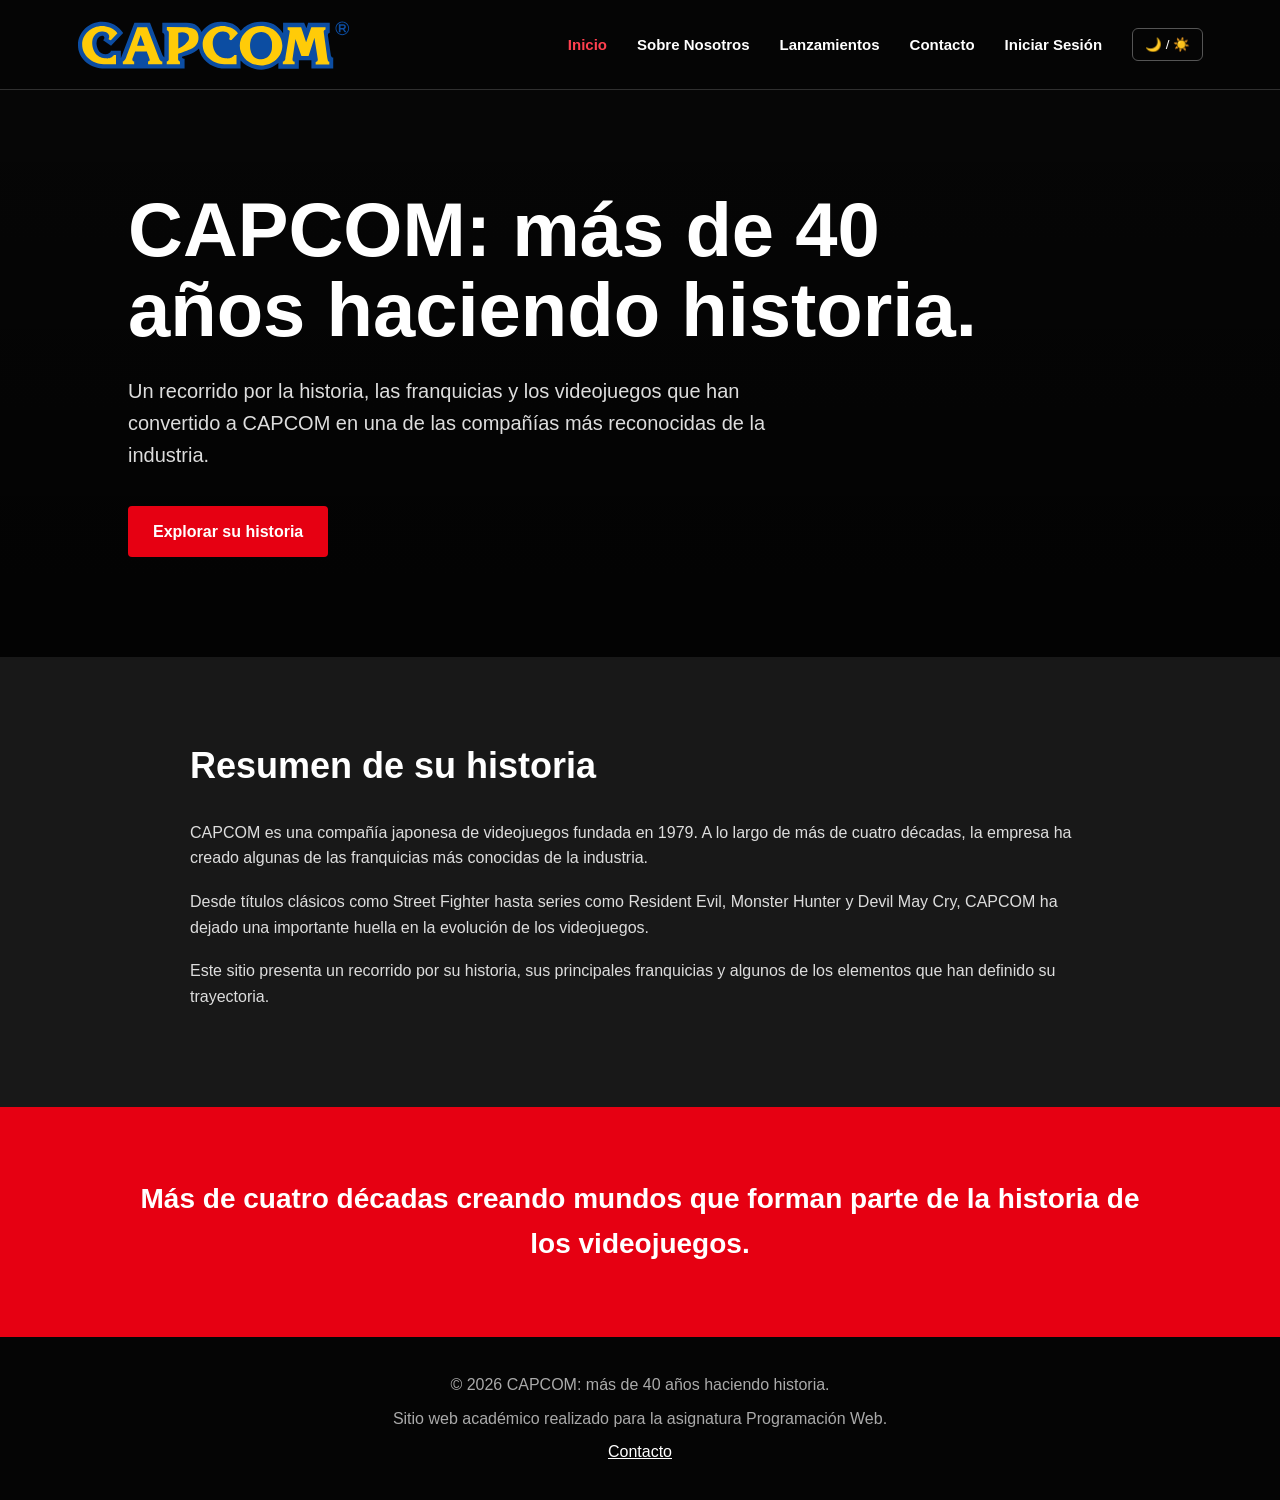
==== index.html @ f21e94c7 "first commit" ====
<!DOCTYPE html>
<html lang="es">

<head>
    <meta charset="UTF-8">

    <meta name="description"
        content="Un recorrido por la historia de CAPCOM, sus principales franquicias y su influencia en la industria de los videojuegos.">
    <meta name="keywords"
        content="CAPCOM, videojuegos, Resident Evil, Street Fighter, Monster Hunter, historia">
    <meta name="author" content="Ariel David">
    <meta name="viewport" content="width=device-width, initial-scale=1.0">

    <title>CAPCOM: más de 40 años haciendo historia</title>

    <link rel="stylesheet" href="styles.css">
</head>

<body>

    <!-- Encabezado -->
    <header class="main-header">

        <a href="index.html" class="logo">
            <img src="Capcom_logo.svg" alt="Logo de CAPCOM" width="80">
        </a>

        <!-- Navegación -->
        <nav class="main-nav" aria-label="Navegación principal">
            <ul class="nav-list">
                <li>
                    <a href="index.html" class="nav-link active">Inicio</a>
                </li>

                <li>
                    <a href="nosotros.html" class="nav-link">
                        Sobre Nosotros
                    </a>
                </li>

                <li>
                    <a href="lanzamientos.html" class="nav-link">
                        Lanzamientos
                    </a>
                </li>

                <li>
                    <a href="contacto.html" class="nav-link">
                        Contacto
                    </a>
                </li>

                <li>
                    <a href="login.html" class="nav-link">
                        Iniciar Sesión
                    </a>
                </li>
            </ul>
        </nav>

        <button class="theme-toggle" aria-label="Cambiar tema">
            🌙 / ☀️
        </button>

    </header>


    <main>

        <!-- Presentación principal -->
        <section class="presentacion">

            <h1>
                CAPCOM: más de 40 años haciendo historia.
            </h1>

            <p>
                Un recorrido por la historia, las franquicias y los videojuegos
                que han convertido a CAPCOM en una de las compañías más
                reconocidas de la industria.
            </p>

            <a href="nosotros.html" class="boton-principal">
                Explorar su historia
            </a>

        </section>


        <!-- Resumen de la historia -->
        <section class="resumen-historia">

            <article>
                <h2>Resumen de su historia</h2>

                <p>
                    CAPCOM es una compañía japonesa de videojuegos fundada
                    en 1979. A lo largo de más de cuatro décadas, la empresa
                    ha creado algunas de las franquicias más conocidas de la
                    industria.
                </p>

                <p>
                    Desde títulos clásicos como Street Fighter hasta series
                    como Resident Evil, Monster Hunter y Devil May Cry,
                    CAPCOM ha dejado una importante huella en la evolución
                    de los videojuegos.
                </p>

                <p>
                    Este sitio presenta un recorrido por su historia,
                    sus principales franquicias y algunos de los elementos
                    que han definido su trayectoria.
                </p>
            </article>

        </section>


        <!-- Frase destacada -->
        <section class="frase-destacada">

            <p>
                Más de cuatro décadas creando mundos que forman parte
                de la historia de los videojuegos.
            </p>

        </section>

    </main>


    <!-- Pie de página -->
    <footer class="main-footer">

        <p>
            © 2026 CAPCOM: más de 40 años haciendo historia.
        </p>

        <p>
            Sitio web académico realizado para la asignatura
            Programación Web.
        </p>

        <a href="mailto:arieldavidmarin739@gmail.com">
            Contacto
        </a>

    </footer>

</body>

</html>
---- styles.css ----
/* =========================================================
   1. RESET Y CONFIGURACIÓN GENERAL
   ========================================================= */

* {
    margin: 0;
    padding: 0;
    box-sizing: border-box;
}

html {
    scroll-behavior: smooth;
}

body {
    font-family: Arial, Helvetica, sans-serif;
    background-color: #111111;
    color: #ffffff;
    line-height: 1.6;
}


/* =========================================================
   2. HEADER Y NAVEGACIÓN
   ========================================================= */

.main-header {
    min-height: 90px;
    padding: 10px 6%;

    display: flex;
    align-items: center;

    background-color: #050505;
    border-bottom: 1px solid #303030;
}


/* Logo */

.logo {
    display: block;
}

.logo img {
    display: block;
    width: auto;
    height: 50px;
}


/* Navegación */

.main-nav {
    margin-left: auto;
}

.nav-list {
    display: flex;
    align-items: center;
    gap: 30px;

    list-style: none;
}

.nav-link {
    color: #ffffff;
    text-decoration: none;

    font-size: 15px;
    font-weight: bold;

    transition: color 0.3s ease;
}

.nav-link:hover,
.nav-link.active {
    color: #ff404f;
}


/* Botón del tema */

.theme-toggle {
    margin-left: 30px;

    padding: 8px 12px;

    border: 1px solid #555555;
    border-radius: 6px;

    background-color: transparent;
    color: #ffffff;

    cursor: pointer;

    transition:
        background-color 0.3s ease,
        border-color 0.3s ease;
}

.theme-toggle:hover {
    background-color: #222222;
    border-color: #e60012;
}


/* =========================================================
   3. INICIO
   ========================================================= */


/* Sección principal */

.presentacion {
    min-height: 500px;

    padding: 100px 10%;

    display: flex;
    flex-direction: column;
    justify-content: center;
    align-items: flex-start;

    background:
        linear-gradient(
            rgba(0, 0, 0, 0.65),
            rgba(0, 0, 0, 0.85)
        );

    animation: aparecer 1s ease;
}

.presentacion h1 {
    max-width: 900px;

    margin-bottom: 25px;

    font-size: clamp(42px, 6vw, 76px);
    line-height: 1.05;
}

.presentacion p {
    max-width: 650px;

    margin-bottom: 35px;

    color: #dddddd;

    font-size: 20px;
}


/* Botón principal */

.boton-principal {
    display: inline-block;

    padding: 13px 25px;

    border-radius: 4px;

    background-color: #e60012;
    color: #ffffff;

    text-decoration: none;
    font-weight: bold;

    transition:
        background-color 0.3s ease,
        transform 0.3s ease;
}

.boton-principal:hover {
    background-color: #ff2638;

    transform: translateY(-3px);
}


/* Resumen de historia */

.resumen-historia {
    padding: 80px 10%;

    background-color: #181818;
}

.resumen-historia article {
    max-width: 900px;

    margin: 0 auto;
}

.resumen-historia h2 {
    margin-bottom: 25px;

    font-size: 36px;
}

.resumen-historia p {
    margin-bottom: 18px;

    color: #dddddd;
}


/* Frase destacada */

.frase-destacada {
    padding: 70px 10%;

    text-align: center;

    background-color: #e60012;
}

.frase-destacada p {
    font-size: 28px;
    font-weight: bold;
}


/* =========================================================
   4. SOBRE CAPCOM
   ========================================================= */


/* Encabezado */

.sobre-hero {
    padding: 90px 10% 60px;

    text-align: center;
}

.sobre-hero h1 {
    margin-bottom: 15px;

    font-size: clamp(42px, 6vw, 70px);
    line-height: 1.1;
}

.sobre-hero p {
    color: #cccccc;

    font-size: 20px;
}


/* =========================================================
   HISTORIA — CSS GRID
   ========================================================= */

.historia-capcom {
    max-width: 1200px;

    margin: 0 auto;
    padding: 40px 30px 90px;

    display: grid;

    grid-template-columns: 1fr 1fr;

    gap: 25px;
}


/* Tarjetas */

.historia-capcom article {
    padding: 35px;

    background-color: #181818;

    border: 1px solid #303030;
    border-radius: 8px;

    transition:
        transform 0.3s ease,
        border-color 0.3s ease;
}

.historia-capcom article:hover {
    transform: translateY(-4px);

    border-color: #e60012;
}


/* Imagen */

.historia-imagen {
    padding: 0 !important;

    overflow: hidden;
}

.historia-imagen img {
    display: block;

    width: 100%;
    height: 100%;
    min-height: 350px;

    object-fit: cover;
}


/* Contenido */

.historia-contenido h2,
.franquicias h2,
.expansion h2 {
    margin-bottom: 15px;

    font-size: 30px;
}

.historia-contenido p,
.expansion p {
    margin-top: 15px;

    color: #cccccc;
}


/* Periodos */

.periodo {
    display: inline-block;

    margin-bottom: 10px;

    color: #ff404f;

    font-weight: bold;
}


/* =========================================================
   FRANQUICIAS
   ========================================================= */

.franquicias ul {
    margin-top: 20px;

    list-style: none;
}

.franquicias li {
    padding: 10px 0;

    border-bottom: 1px solid #333333;

    color: #dddddd;
}

.franquicias li::before {
    content: "▸";

    margin-right: 10px;

    color: #e60012;
}


/* =========================================================
   5. LÍNEA DE TIEMPO
   ========================================================= */

.hitos {
    padding: 80px 8%;

    background-color: #0b0b0b;

    text-align: center;
}

.hitos h2 {
    margin-bottom: 70px;

    font-size: 38px;
}


/* Contenedor de los hitos */

.linea-tiempo {
    position: relative;

    max-width: 1100px;

    margin: 0 auto;

    display: grid;

    grid-template-columns: repeat(5, 1fr);

    gap: 20px;
}


/* Línea horizontal */

.linea-tiempo::before {
    content: "";

    position: absolute;

    top: 8px;
    left: 5%;
    right: 5%;

    height: 3px;

    background-color: #e60012;
}


/* Hito */

.hito {
    position: relative;

    z-index: 1;
}


/* Punto */

.hito-punto {
    display: block;

    width: 18px;
    height: 18px;

    margin: 0 auto 20px;

    border-radius: 50%;

    background-color: #e60012;

    border: 4px solid #0b0b0b;

    box-shadow: 0 0 0 2px #e60012;
}


/* Año */

.hito strong {
    display: block;

    margin-bottom: 10px;

    font-size: 24px;
}

.hito p {
    color: #aaaaaa;

    font-size: 14px;
}


/* =========================================================
   6. LANZAMIENTOS — CSS GRID
   ========================================================= */

.juegos-grid {
    max-width: 1200px;

    margin: 0 auto;
    padding: 40px 30px 90px;

    display: grid;

    grid-template-columns: repeat(auto-fit, minmax(260px, 1fr));

    gap: 25px;
}


/* Tarjeta de juego */

.juego-card {
    padding: 35px;

    background-color: #181818;

    border: 1px solid #303030;
    border-radius: 8px;

    transition:
        transform 0.3s ease,
        border-color 0.3s ease;
}

.juego-card:hover {
    transform: translateY(-6px);

    border-color: #e60012;
}


/* Fecha de lanzamiento */

.juego-fecha {
    display: inline-block;

    margin-bottom: 15px;

    padding: 6px 14px;

    border-radius: 30px;

    background-color: #e60012;
    color: #ffffff;

    font-size: 14px;
    font-weight: bold;
    text-transform: uppercase;
    letter-spacing: 1px;
}

.juego-card h2 {
    margin-bottom: 15px;

    font-size: 26px;
}

.juego-card p {
    margin-bottom: 15px;

    color: #cccccc;
    font-size: 15px;
}


/* Plataformas */

.plataformas {
    color: #aaaaaa !important;

    font-size: 13px !important;
    font-weight: bold;
    text-transform: uppercase;
    letter-spacing: 1px;
}


/* =========================================================
   VIDEO DE YOUTUBE
   ========================================================= */



.video-seccion {
    padding: 80px 10% 100px;

    background-color: #0b0b0b;

    text-align: center;
}

.video-seccion h2 {
    margin-bottom: 15px;

    font-size: 36px;
}

.video-descripcion {
    max-width: 700px;

    margin: 0 auto 40px;

    color: #cccccc;
}

.trailers {
    max-width: 1200px;

    margin: 0 auto;
    padding: 40px 30px 90px;

    display: grid;

    grid-template-columns: 2fr 2fr;

    gap: 25px;
}



/* Contenedor responsivo del video (relación 16:9) */

.video-contenedor {
    position: relative;

    max-width: 900px;

    margin: 0 auto;

    padding-bottom: 56.25%;

    overflow: hidden;

    border: 1px solid #303030;
    border-radius: 8px;

    background-color: #000000;
}

.video-contenedor iframe {
    position: absolute;

    top: 0;
    left: 0;

    width: 100%;
    height: 100%;

    border: 0;
}


/* =========================================================
   7. INICIAR SESIÓN
   ========================================================= */

.login-seccion {
    max-width: 1100px;

    margin: 0 auto;
    padding: 40px 30px 90px;

    display: grid;

    grid-template-columns: 1fr 1fr;

    gap: 30px;

    align-items: start;
}


/* Tarjeta del formulario */

.login-tarjeta {
    padding: 40px;

    background-color: #181818;

    border: 1px solid #303030;
    border-radius: 8px;
}


/* Campos */

.campo {
    margin-bottom: 22px;

    display: flex;
    flex-direction: column;
    gap: 8px;
}

.campo label {
    color: #ffffff;

    font-size: 15px;
    font-weight: bold;
}

.campo input[type="email"],
.campo input[type="password"] {
    padding: 13px 15px;

    border: 1px solid #444444;
    border-radius: 6px;

    background-color: #0b0b0b;
    color: #ffffff;

    font-family: inherit;
    font-size: 16px;

    transition:
        border-color 0.3s ease,
        box-shadow 0.3s ease;
}

.campo input:focus {
    outline: none;

    border-color: #e60012;

    box-shadow: 0 0 0 3px rgba(230, 0, 18, 0.3);
}


/* Casilla de recordarme */

.campo-check {
    flex-direction: row;

    align-items: center;

    gap: 10px;
}

.campo-check input[type="checkbox"] {
    width: 18px;
    height: 18px;

    accent-color: #e60012;
}

.campo-check label {
    font-weight: normal;
}


/* Botón de acceso */

.boton-login {
    width: 100%;

    border: none;

    cursor: pointer;

    font-family: inherit;
}


/* Enlace extra */

.login-extra {
    margin-top: 20px;

    color: #aaaaaa;

    text-align: center;
    font-size: 15px;
}

.login-extra a {
    color: #ff404f;

    font-weight: bold;

    transition: color 0.3s ease;
}

.login-extra a:hover {
    color: #ff8088;
}


/* Información lateral */

.login-info {
    padding: 40px;

    background-color: #0b0b0b;

    border: 1px solid #303030;
    border-radius: 8px;
}

.login-info h2 {
    margin-bottom: 25px;

    font-size: 28px;
}

.lista-beneficios {
    list-style: none;
}

.lista-beneficios li {
    padding: 12px 0;

    border-bottom: 1px solid #303030;

    color: #dddddd;
}

.lista-beneficios li::before {
    content: "▸";

    margin-right: 10px;

    color: #e60012;
}

.nota-demo {
    margin-top: 25px;

    color: #888888;

    font-size: 13px;
    font-style: italic;
}


/* =========================================================
   8. CONTACTO — MODELO DE CAJA
   ========================================================= */

/* Contenedor: margen exterior centrado + padding interior */
.contacto-seccion {
    max-width: 1100px;

    margin: 0 auto;              /* margen exterior: centra la caja */
    padding: 40px 30px 90px;     /* padding interior: separa del borde de la ventana */

    display: grid;

    grid-template-columns: 2fr 1fr;

    gap: 30px;

    align-items: start;
}


/* Formulario: padding + borde + radio (modelo de caja completo) */
.contacto-form {
    padding: 40px;               /* contenido separado del borde */

    background-color: #181818;

    border: 1px solid #303030;   /* borde visible */
    border-radius: 8px;
}


/* Rejilla de campos: 2 columnas, se completa sola */
.campos {
    display: grid;

    grid-template-columns: 1fr 1fr;

    gap: 22px;                   /* espacio entre campos */
}

.campo-completo {
    grid-column: 1 / -1;         /* ocupa las 2 columnas */
}


/* Cada campo: label arriba, control abajo */
.campo {
    display: flex;
    flex-direction: column;
    gap: 8px;
}

.campo label {
    color: #ffffff;

    font-size: 15px;
    font-weight: bold;
}


/* Controles: padding interior + borde + margen inferior */
.campo input[type="text"],
.campo input[type="email"],
.campo select,
.campo textarea {
    width: 100%;                 /* ocupa todo el ancho de su columna */

    padding: 13px 15px;          /* padding interior: respiración del texto */

    border: 1px solid #444444;   /* borde de la caja */
    border-radius: 6px;

    background-color: #0b0b0b;
    color: #ffffff;

    font-family: inherit;
    font-size: 16px;

    transition:
        border-color 0.3s ease,
        box-shadow 0.3s ease;
}

.campo input:focus,
.campo select:focus,
.campo textarea:focus {
    outline: none;

    border-color: #e60012;

    box-shadow: 0 0 0 3px rgba(230, 0, 18, 0.3);
}


/* Textarea: altura mínima y reescalado */
.campo textarea {
    min-height: 150px;

    resize: vertical;
}


/* Checkbox */
.campo-check {
    flex-direction: row;

    align-items: center;

    gap: 10px;
}

.campo-check input[type="checkbox"] {
    width: 18px;
    height: 18px;

    accent-color: #e60012;
}

.campo-check label {
    font-weight: normal;
}


/* Botón: margen superior + padding interior */
.boton-ancho {
    width: 100%;

    margin-top: 25px;

    border: none;

    cursor: pointer;

    font-family: inherit;
}


/* Panel de ubicación (dirección como TEXTO) */
.contacto-datos {
    padding: 40px;

    background-color: #0b0b0b;

    border: 1px solid #303030;
    border-left: 4px solid #e60012;  /* acento lateral */

    border-radius: 8px;
}

.contacto-datos h2 {
    margin-bottom: 25px;

    font-size: 26px;
}

.contacto-datos address {
    font-style: normal;              /* dirección legible, sin cursiva */
}

.contacto-datos address p {
    margin-bottom: 14px;

    color: #cccccc;
    line-height: 1.5;
}

.contacto-datos address a {
    color: #ff404f;

    font-weight: bold;

    transition: color 0.3s ease;
}

.contacto-datos address a:hover {
    color: #ff8088;
}


/* =========================================================
   9. FOOTER
   ========================================================= */

.main-footer {
    padding: 35px 10%;

    background-color: #050505;

    color: #aaaaaa;

    text-align: center;
}

.main-footer p {
    margin-bottom: 8px;
}

.main-footer a {
    color: #ffffff;

    transition: color 0.3s ease;
}

.main-footer a:hover {
    color: #e60012;
}


/* =========================================================
   10. ANIMACIONES
   ========================================================= */

@keyframes aparecer {

    from {
        opacity: 0;

        transform: translateY(30px);
    }

    to {
        opacity: 1;

        transform: translateY(0);
    }

}


/* =========================================================
   11. RESPONSIVE
   ========================================================= */

@media (max-width: 768px) {

    /* Header */

    .main-header {
        flex-direction: column;

        gap: 20px;

        padding: 20px;
    }


    /* Navegación */

    .main-nav {
        margin-left: 0;
    }

    .nav-list {
        flex-wrap: wrap;

        justify-content: center;

        gap: 15px;
    }


    /* Tema */

    .theme-toggle {
        margin-left: 0;
    }


    /* Inicio */

    .presentacion {
        min-height: 450px;

        padding: 70px 8%;
    }

    .presentacion h1 {
        font-size: 45px;
    }

    .presentacion p {
        font-size: 17px;
    }


    /* Sobre CAPCOM */

    .sobre-hero {
        padding: 60px 8% 40px;
    }

    .sobre-hero h1 {
        font-size: 45px;
    }

    .sobre-hero p {
        font-size: 17px;
    }


    /* Grid */

    .historia-capcom {
        grid-template-columns: 1fr;

        padding: 30px 20px 60px;
    }

    .historia-imagen img {
        min-height: 250px;
    }


    /* Línea de tiempo */

    .hitos {
        padding: 60px 20px;
    }

    .hitos h2 {
        margin-bottom: 50px;
    }

    .linea-tiempo {
        grid-template-columns: 1fr;

        gap: 40px;
    }


    /* Línea vertical en móvil */

    .linea-tiempo::before {
        top: 0;
        bottom: 0;
        left: 50%;

        width: 3px;
        height: auto;

        right: auto;
    }


    .hito {
        padding: 20px;

        border-radius: 8px;

        background-color: #181818;
    }


    /* Lanzamientos */

    .juegos-grid {
        grid-template-columns: 1fr;

        padding: 30px 20px 60px;
    }


    /* Trailers: de 2 columnas a 1 en pantallas chicas */

    .trailers {
        grid-template-columns: 1fr;
    }

    .video-seccion {
        padding: 60px 5% 70px;
    }

    .video-seccion h2 {
        font-size: 28px;
    }


    /* Iniciar sesión */

    .login-seccion {
        grid-template-columns: 1fr;

        padding: 30px 20px 60px;
    }

    .login-tarjeta,
    .login-info {
        padding: 25px;
    }


    /* Contacto: formulario y datos apilados en 1 columna */

    .contacto-seccion {
        grid-template-columns: 1fr;

        padding: 30px 20px 60px;
    }

    .contacto-form,
    .contacto-datos {
        padding: 25px;
    }

    .campos {
        grid-template-columns: 1fr;
    }

}
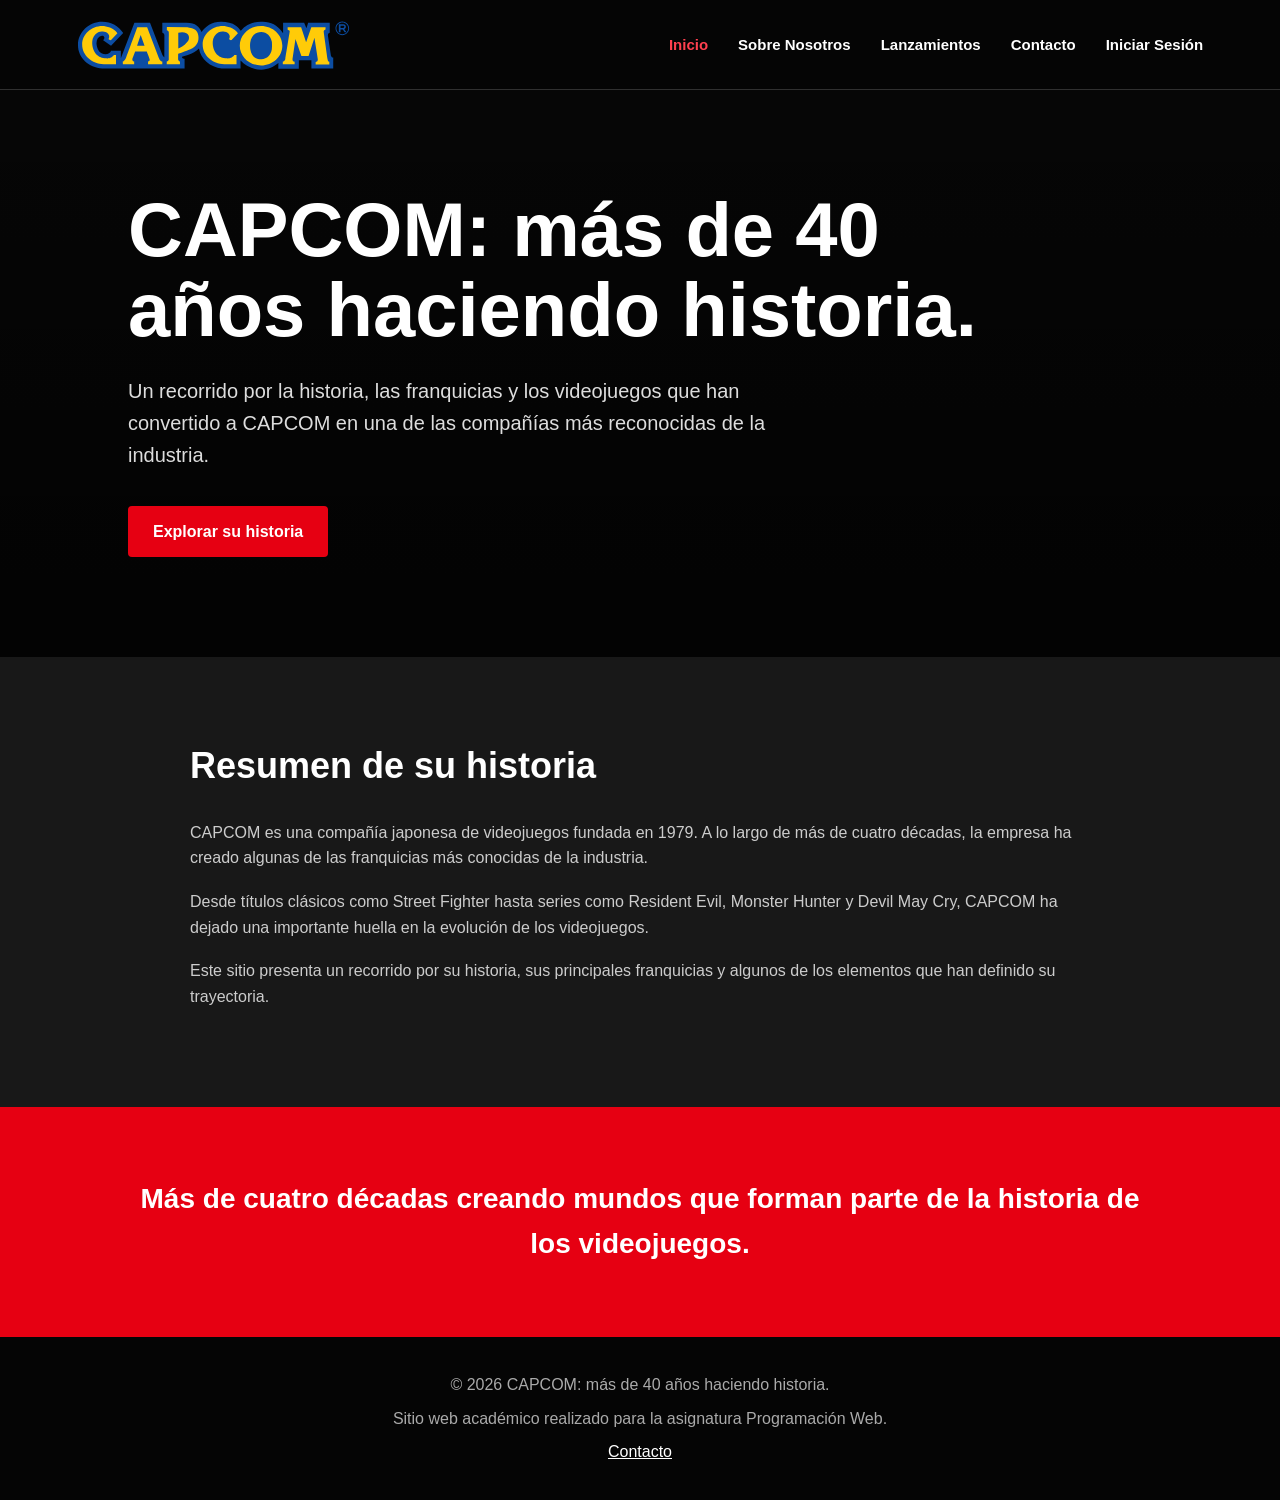
==== commit fcffe886: "optimizando codigo css" ====
--- a/index.html
+++ b/index.html
@@ -20,48 +20,45 @@
 <body>
 
     <!-- Encabezado -->
-    <header class="main-header">
+    <header class="encabezado">
 
         <a href="index.html" class="logo">
             <img src="Capcom_logo.svg" alt="Logo de CAPCOM" width="80">
         </a>
 
         <!-- Navegación -->
-        <nav class="main-nav" aria-label="Navegación principal">
-            <ul class="nav-list">
+        <nav class="navegacion" aria-label="Navegación principal">
+            <ul class="navegacion-lista">
                 <li>
-                    <a href="index.html" class="nav-link active">Inicio</a>
+                    <a href="index.html" class="navegacion-enlace navegacion-enlace--activo">Inicio</a>
                 </li>
 
                 <li>
-                    <a href="nosotros.html" class="nav-link">
+                    <a href="nosotros.html" class="navegacion-enlace">
                         Sobre Nosotros
                     </a>
                 </li>
 
                 <li>
-                    <a href="lanzamientos.html" class="nav-link">
+                    <a href="lanzamientos.html" class="navegacion-enlace">
                         Lanzamientos
                     </a>
                 </li>
 
                 <li>
-                    <a href="contacto.html" class="nav-link">
+                    <a href="contacto.html" class="navegacion-enlace">
                         Contacto
                     </a>
                 </li>
 
                 <li>
-                    <a href="login.html" class="nav-link">
+                    <a href="login.html" class="navegacion-enlace">
                         Iniciar Sesión
                     </a>
                 </li>
             </ul>
         </nav>
 
-        <button class="theme-toggle" aria-label="Cambiar tema">
-            🌙 / ☀️
-        </button>
 
     </header>
 
@@ -69,7 +66,7 @@
     <main>
 
         <!-- Presentación principal -->
-        <section class="presentacion">
+        <section class="portada-inicio">
 
             <h1>
                 CAPCOM: más de 40 años haciendo historia.
@@ -132,7 +129,7 @@
 
 
     <!-- Pie de página -->
-    <footer class="main-footer">
+    <footer class="pie-pagina">
 
         <p>
             © 2026 CAPCOM: más de 40 años haciendo historia.
--- a/styles.css
+++ b/styles.css
@@ -1,6 +1,31 @@
 
 /* =========================================================
-   1. RESET Y CONFIGURACIÓN GENERAL
+   1. VARIABLES Y CONFIGURACIÓN GENERAL
+   ========================================================= */
+
+:root {
+    --fondo: #111111;
+    --fondo-secundario: #181818;
+    --fondo-oscuro: #0b0b0b;
+    --fondo-header: #050505;
+
+    --texto: #ffffff;
+    --texto-secundario: #cccccc;
+    --texto-suave: #aaaaaa;
+
+    --borde: #303030;
+    --borde-input: #444444;
+
+    --rojo: #e60012;
+    --rojo-claro: #ff404f;
+    --rojo-hover: #ff2638;
+
+    --sombra-roja: rgba(230, 0, 18, 0.3);
+}
+
+
+/* =========================================================
+   RESET
    ========================================================= */
 
 * {
@@ -15,8 +40,8 @@
 
 body {
     font-family: Arial, Helvetica, sans-serif;
-    background-color: #111111;
-    color: #ffffff;
+    background-color: var(--fondo);
+    color: var(--texto);
     line-height: 1.6;
 }
 
@@ -25,19 +50,14 @@
    2. HEADER Y NAVEGACIÓN
    ========================================================= */
 
-.main-header {
+.encabezado {
     min-height: 90px;
     padding: 10px 6%;
-
     display: flex;
     align-items: center;
-
-    background-color: #050505;
-    border-bottom: 1px solid #303030;
-}
-
-
-/* Logo */
+    background-color: var(--fondo-header);
+    border-bottom: 1px solid var(--borde);
+}
 
 .logo {
     display: block;
@@ -49,60 +69,47 @@
     height: 50px;
 }
 
-
-/* Navegación */
-
-.main-nav {
+.navegacion {
     margin-left: auto;
 }
 
-.nav-list {
+.navegacion-lista {
     display: flex;
     align-items: center;
     gap: 30px;
-
     list-style: none;
 }
 
-.nav-link {
-    color: #ffffff;
+.navegacion-enlace {
+    color: var(--texto);
     text-decoration: none;
-
     font-size: 15px;
     font-weight: bold;
-
     transition: color 0.3s ease;
 }
 
-.nav-link:hover,
-.nav-link.active {
-    color: #ff404f;
+.navegacion-enlace:hover,
+.navegacion-enlace--activo {
+    color: var(--rojo-claro);
 }
 
 
 /* Botón del tema */
 
-.theme-toggle {
+.boton-tema {
     margin-left: 30px;
-
     padding: 8px 12px;
-
     border: 1px solid #555555;
     border-radius: 6px;
-
     background-color: transparent;
-    color: #ffffff;
-
+    color: var(--texto);
     cursor: pointer;
-
-    transition:
-        background-color 0.3s ease,
-        border-color 0.3s ease;
-}
-
-.theme-toggle:hover {
-    background-color: #222222;
-    border-color: #e60012;
+    transition: background-color 0.3s ease, border-color 0.3s ease;
+}
+
+.boton-tema:hover {
+    background-color: var(--fondo-secundario);
+    border-color: var(--rojo);
 }
 
 
@@ -110,14 +117,9 @@
    3. INICIO
    ========================================================= */
 
-
-/* Sección principal */
-
-.presentacion {
+.portada-inicio {
     min-height: 500px;
-
     padding: 100px 10%;
-
     display: flex;
     flex-direction: column;
     justify-content: center;
@@ -132,88 +134,69 @@
     animation: aparecer 1s ease;
 }
 
-.presentacion h1 {
+.portada-inicio h1 {
     max-width: 900px;
-
     margin-bottom: 25px;
-
     font-size: clamp(42px, 6vw, 76px);
     line-height: 1.05;
 }
 
-.presentacion p {
+.portada-inicio p {
     max-width: 650px;
-
     margin-bottom: 35px;
-
     color: #dddddd;
-
     font-size: 20px;
 }
 
 
-/* Botón principal */
+/* Botones principales */
 
 .boton-principal {
     display: inline-block;
-
     padding: 13px 25px;
-
     border-radius: 4px;
-
-    background-color: #e60012;
+    background-color: var(--rojo);
     color: #ffffff;
-
     text-decoration: none;
     font-weight: bold;
-
-    transition:
-        background-color 0.3s ease,
-        transform 0.3s ease;
+    transition: background-color 0.3s ease, transform 0.3s ease;
 }
 
 .boton-principal:hover {
-    background-color: #ff2638;
-
+    background-color: var(--rojo-hover);
     transform: translateY(-3px);
 }
 
 
-/* Resumen de historia */
+/* Resumen */
 
 .resumen-historia {
     padding: 80px 10%;
-
-    background-color: #181818;
+    background-color: var(--fondo-secundario);
 }
 
 .resumen-historia article {
     max-width: 900px;
-
     margin: 0 auto;
 }
 
 .resumen-historia h2 {
     margin-bottom: 25px;
-
     font-size: 36px;
 }
 
 .resumen-historia p {
     margin-bottom: 18px;
-
-    color: #dddddd;
-}
-
-
-/* Frase destacada */
+    color: var(--texto-secundario);
+}
+
+
+/* Frase */
 
 .frase-destacada {
     padding: 70px 10%;
-
     text-align: center;
-
-    background-color: #e60012;
+    background-color: var(--rojo);
 }
 
 .frase-destacada p {
@@ -226,115 +209,89 @@
    4. SOBRE CAPCOM
    ========================================================= */
 
-
-/* Encabezado */
-
-.sobre-hero {
+.portada-pagina {
     padding: 90px 10% 60px;
-
     text-align: center;
 }
 
-.sobre-hero h1 {
+.portada-pagina h1 {
     margin-bottom: 15px;
-
     font-size: clamp(42px, 6vw, 70px);
     line-height: 1.1;
 }
 
-.sobre-hero p {
-    color: #cccccc;
-
+.portada-pagina p {
+    color: var(--texto-secundario);
     font-size: 20px;
 }
 
 
 /* =========================================================
-   HISTORIA — CSS GRID
-   ========================================================= */
-
-.historia-capcom {
+   HISTORIA
+   ========================================================= */
+
+.tarjetas-historia {
     max-width: 1200px;
-
     margin: 0 auto;
     padding: 40px 30px 90px;
-
     display: grid;
-
     grid-template-columns: 1fr 1fr;
-
     gap: 25px;
 }
 
-
-/* Tarjetas */
-
-.historia-capcom article {
+.tarjetas-historia article,
+.tarjeta-juego,
+.login-formulario,
+.contacto-formulario {
+    background-color: var(--fondo-secundario);
+    border: 1px solid var(--borde);
+    border-radius: 8px;
+}
+
+.tarjetas-historia article {
     padding: 35px;
-
-    background-color: #181818;
-
-    border: 1px solid #303030;
-    border-radius: 8px;
-
-    transition:
-        transform 0.3s ease,
-        border-color 0.3s ease;
-}
-
-.historia-capcom article:hover {
-    transform: translateY(-4px);
-
-    border-color: #e60012;
+    transition: transform 0.3s ease, border-color 0.3s ease;
+}
+
+.tarjetas-historia article:hover,
+.tarjeta-juego:hover {
+    transform: translateY(-5px);
+    border-color: var(--rojo);
 }
 
 
 /* Imagen */
 
-.historia-imagen {
+.tarjeta-imagen {
     padding: 0 !important;
-
     overflow: hidden;
 }
 
-.historia-imagen img {
+.tarjeta-imagen img {
     display: block;
-
     width: 100%;
     height: 100%;
     min-height: 350px;
-
     object-fit: cover;
 }
 
 
-/* Contenido */
-
-.historia-contenido h2,
-.franquicias h2,
-.expansion h2 {
+/* Texto */
+
+.tarjetas-historia h2 {
     margin-bottom: 15px;
-
     font-size: 30px;
 }
 
-.historia-contenido p,
-.expansion p {
+.tarjeta-texto p {
     margin-top: 15px;
-
-    color: #cccccc;
-}
-
-
-/* Periodos */
+    color: var(--texto-secundario);
+}
 
 .periodo {
     display: inline-block;
-
     margin-bottom: 10px;
-
-    color: #ff404f;
-
+    color: var(--rojo-claro);
     font-weight: bold;
 }
 
@@ -343,26 +300,22 @@
    FRANQUICIAS
    ========================================================= */
 
-.franquicias ul {
+.tarjeta-lista ul {
     margin-top: 20px;
-
     list-style: none;
 }
 
-.franquicias li {
+.tarjeta-lista li {
     padding: 10px 0;
-
-    border-bottom: 1px solid #333333;
-
-    color: #dddddd;
-}
-
-.franquicias li::before {
+    border-bottom: 1px solid var(--borde);
+    color: var(--texto-secundario);
+}
+
+.tarjeta-lista li::before,
+.lista-beneficios li::before {
     content: "▸";
-
     margin-right: 10px;
-
-    color: #e60012;
+    color: var(--rojo);
 }
 
 
@@ -372,178 +325,106 @@
 
 .hitos {
     padding: 80px 8%;
-
-    background-color: #0b0b0b;
-
+    background-color: var(--fondo-oscuro);
     text-align: center;
 }
 
 .hitos h2 {
     margin-bottom: 70px;
-
     font-size: 38px;
 }
-
-
-/* Contenedor de los hitos */
 
 .linea-tiempo {
     position: relative;
-
     max-width: 1100px;
-
     margin: 0 auto;
-
     display: grid;
-
     grid-template-columns: repeat(5, 1fr);
-
     gap: 20px;
 }
-
-
-/* Línea horizontal */
 
 .linea-tiempo::before {
     content: "";
-
     position: absolute;
-
     top: 8px;
     left: 5%;
     right: 5%;
-
     height: 3px;
-
-    background-color: #e60012;
-}
-
-
-/* Hito */
+    background-color: var(--rojo);
+}
 
 .hito {
     position: relative;
-
     z-index: 1;
 }
-
-
-/* Punto */
 
 .hito-punto {
     display: block;
-
     width: 18px;
     height: 18px;
-
     margin: 0 auto 20px;
-
     border-radius: 50%;
-
-    background-color: #e60012;
-
-    border: 4px solid #0b0b0b;
-
-    box-shadow: 0 0 0 2px #e60012;
-}
-
-
-/* Año */
+    background-color: var(--rojo);
+    border: 4px solid var(--fondo-oscuro);
+    box-shadow: 0 0 0 2px var(--rojo);
+}
 
 .hito strong {
     display: block;
-
     margin-bottom: 10px;
-
     font-size: 24px;
 }
 
 .hito p {
-    color: #aaaaaa;
-
+    color: var(--texto-suave);
     font-size: 14px;
 }
 
 
 /* =========================================================
-   6. LANZAMIENTOS — CSS GRID
-   ========================================================= */
-
-.juegos-grid {
+   6. LANZAMIENTOS
+   ========================================================= */
+
+.tarjetas-juegos {
     max-width: 1200px;
-
     margin: 0 auto;
     padding: 40px 30px 90px;
-
     display: grid;
-
     grid-template-columns: repeat(auto-fit, minmax(260px, 1fr));
-
     gap: 25px;
 }
 
-
-/* Tarjeta de juego */
-
-.juego-card {
+.tarjeta-juego {
     padding: 35px;
-
-    background-color: #181818;
-
-    border: 1px solid #303030;
-    border-radius: 8px;
-
-    transition:
-        transform 0.3s ease,
-        border-color 0.3s ease;
-}
-
-.juego-card:hover {
-    transform: translateY(-6px);
-
-    border-color: #e60012;
-}
-
-
-/* Fecha de lanzamiento */
-
-.juego-fecha {
+    transition: transform 0.3s ease, border-color 0.3s ease;
+}
+
+.tarjeta-fecha {
     display: inline-block;
-
     margin-bottom: 15px;
-
     padding: 6px 14px;
-
     border-radius: 30px;
-
-    background-color: #e60012;
+    background-color: var(--rojo);
     color: #ffffff;
-
     font-size: 14px;
     font-weight: bold;
     text-transform: uppercase;
     letter-spacing: 1px;
 }
 
-.juego-card h2 {
+.tarjeta-juego h2 {
     margin-bottom: 15px;
-
     font-size: 26px;
 }
 
-.juego-card p {
+.tarjeta-juego p {
     margin-bottom: 15px;
-
-    color: #cccccc;
+    color: var(--texto-secundario);
     font-size: 15px;
 }
 
-
-/* Plataformas */
-
 .plataformas {
-    color: #aaaaaa !important;
-
+    color: var(--texto-suave) !important;
     font-size: 13px !important;
     font-weight: bold;
     text-transform: uppercase;
@@ -552,379 +433,129 @@
 
 
 /* =========================================================
-   VIDEO DE YOUTUBE
-   ========================================================= */
-
-
-
-.video-seccion {
+   VIDEO
+   ========================================================= */
+
+.tarjeta-video {
     padding: 80px 10% 100px;
-
-    background-color: #0b0b0b;
-
+    background-color: var(--fondo-oscuro);
     text-align: center;
 }
 
-.video-seccion h2 {
+.tarjeta-video h2 {
     margin-bottom: 15px;
-
     font-size: 36px;
 }
 
 .video-descripcion {
     max-width: 700px;
-
     margin: 0 auto 40px;
-
-    color: #cccccc;
-}
-
-.trailers {
+    color: var(--texto-secundario);
+}
+
+.tarjetas-video {
     max-width: 1200px;
-
     margin: 0 auto;
     padding: 40px 30px 90px;
-
     display: grid;
-
     grid-template-columns: 2fr 2fr;
-
     gap: 25px;
 }
-
-
-
-/* Contenedor responsivo del video (relación 16:9) */
 
 .video-contenedor {
     position: relative;
-
     max-width: 900px;
-
     margin: 0 auto;
-
     padding-bottom: 56.25%;
-
     overflow: hidden;
-
-    border: 1px solid #303030;
+    border: 1px solid var(--borde);
     border-radius: 8px;
-
     background-color: #000000;
 }
 
 .video-contenedor iframe {
     position: absolute;
-
-    top: 0;
-    left: 0;
-
+    inset: 0;
     width: 100%;
     height: 100%;
-
     border: 0;
 }
 
 
 /* =========================================================
-   7. INICIAR SESIÓN
+   7. LOGIN
    ========================================================= */
 
 .login-seccion {
     max-width: 1100px;
-
     margin: 0 auto;
     padding: 40px 30px 90px;
-
     display: grid;
-
     grid-template-columns: 1fr 1fr;
-
     gap: 30px;
-
     align-items: start;
 }
 
-
-/* Tarjeta del formulario */
-
-.login-tarjeta {
+.login-formulario,
+.login-datos {
     padding: 40px;
-
-    background-color: #181818;
-
-    border: 1px solid #303030;
-    border-radius: 8px;
-}
-
-
-/* Campos */
+}
 
 .campo {
     margin-bottom: 22px;
-
     display: flex;
     flex-direction: column;
     gap: 8px;
 }
 
 .campo label {
-    color: #ffffff;
-
+    color: var(--texto);
     font-size: 15px;
     font-weight: bold;
 }
 
 .campo input[type="email"],
-.campo input[type="password"] {
+.campo input[type="password"],
+.campo input[type="text"],
+.campo select,
+.campo textarea {
+    width: 100%;
     padding: 13px 15px;
-
-    border: 1px solid #444444;
+    border: 1px solid var(--borde-input);
     border-radius: 6px;
-
-    background-color: #0b0b0b;
-    color: #ffffff;
-
+    background-color: var(--fondo-oscuro);
+    color: var(--texto);
     font-family: inherit;
     font-size: 16px;
-
-    transition:
-        border-color 0.3s ease,
-        box-shadow 0.3s ease;
-}
-
-.campo input:focus {
-    outline: none;
-
-    border-color: #e60012;
-
-    box-shadow: 0 0 0 3px rgba(230, 0, 18, 0.3);
-}
-
-
-/* Casilla de recordarme */
-
-.campo-check {
-    flex-direction: row;
-
-    align-items: center;
-
-    gap: 10px;
-}
-
-.campo-check input[type="checkbox"] {
-    width: 18px;
-    height: 18px;
-
-    accent-color: #e60012;
-}
-
-.campo-check label {
-    font-weight: normal;
-}
-
-
-/* Botón de acceso */
-
-.boton-login {
-    width: 100%;
-
-    border: none;
-
-    cursor: pointer;
-
-    font-family: inherit;
-}
-
-
-/* Enlace extra */
-
-.login-extra {
-    margin-top: 20px;
-
-    color: #aaaaaa;
-
-    text-align: center;
-    font-size: 15px;
-}
-
-.login-extra a {
-    color: #ff404f;
-
-    font-weight: bold;
-
-    transition: color 0.3s ease;
-}
-
-.login-extra a:hover {
-    color: #ff8088;
-}
-
-
-/* Información lateral */
-
-.login-info {
-    padding: 40px;
-
-    background-color: #0b0b0b;
-
-    border: 1px solid #303030;
-    border-radius: 8px;
-}
-
-.login-info h2 {
-    margin-bottom: 25px;
-
-    font-size: 28px;
-}
-
-.lista-beneficios {
-    list-style: none;
-}
-
-.lista-beneficios li {
-    padding: 12px 0;
-
-    border-bottom: 1px solid #303030;
-
-    color: #dddddd;
-}
-
-.lista-beneficios li::before {
-    content: "▸";
-
-    margin-right: 10px;
-
-    color: #e60012;
-}
-
-.nota-demo {
-    margin-top: 25px;
-
-    color: #888888;
-
-    font-size: 13px;
-    font-style: italic;
-}
-
-
-/* =========================================================
-   8. CONTACTO — MODELO DE CAJA
-   ========================================================= */
-
-/* Contenedor: margen exterior centrado + padding interior */
-.contacto-seccion {
-    max-width: 1100px;
-
-    margin: 0 auto;              /* margen exterior: centra la caja */
-    padding: 40px 30px 90px;     /* padding interior: separa del borde de la ventana */
-
-    display: grid;
-
-    grid-template-columns: 2fr 1fr;
-
-    gap: 30px;
-
-    align-items: start;
-}
-
-
-/* Formulario: padding + borde + radio (modelo de caja completo) */
-.contacto-form {
-    padding: 40px;               /* contenido separado del borde */
-
-    background-color: #181818;
-
-    border: 1px solid #303030;   /* borde visible */
-    border-radius: 8px;
-}
-
-
-/* Rejilla de campos: 2 columnas, se completa sola */
-.campos {
-    display: grid;
-
-    grid-template-columns: 1fr 1fr;
-
-    gap: 22px;                   /* espacio entre campos */
-}
-
-.campo-completo {
-    grid-column: 1 / -1;         /* ocupa las 2 columnas */
-}
-
-
-/* Cada campo: label arriba, control abajo */
-.campo {
-    display: flex;
-    flex-direction: column;
-    gap: 8px;
-}
-
-.campo label {
-    color: #ffffff;
-
-    font-size: 15px;
-    font-weight: bold;
-}
-
-
-/* Controles: padding interior + borde + margen inferior */
-.campo input[type="text"],
-.campo input[type="email"],
-.campo select,
-.campo textarea {
-    width: 100%;                 /* ocupa todo el ancho de su columna */
-
-    padding: 13px 15px;          /* padding interior: respiración del texto */
-
-    border: 1px solid #444444;   /* borde de la caja */
-    border-radius: 6px;
-
-    background-color: #0b0b0b;
-    color: #ffffff;
-
-    font-family: inherit;
-    font-size: 16px;
-
-    transition:
-        border-color 0.3s ease,
-        box-shadow 0.3s ease;
+    transition: border-color 0.3s ease, box-shadow 0.3s ease;
 }
 
 .campo input:focus,
 .campo select:focus,
 .campo textarea:focus {
     outline: none;
-
-    border-color: #e60012;
-
-    box-shadow: 0 0 0 3px rgba(230, 0, 18, 0.3);
-}
-
-
-/* Textarea: altura mínima y reescalado */
+    border-color: var(--rojo);
+    box-shadow: 0 0 0 3px var(--sombra-roja);
+}
+
 .campo textarea {
     min-height: 150px;
-
     resize: vertical;
 }
 
 
 /* Checkbox */
+
 .campo-check {
     flex-direction: row;
-
     align-items: center;
-
     gap: 10px;
 }
 
 .campo-check input[type="checkbox"] {
     width: 18px;
     height: 18px;
-
-    accent-color: #e60012;
+    accent-color: var(--rojo);
 }
 
 .campo-check label {
@@ -932,88 +563,149 @@
 }
 
 
-/* Botón: margen superior + padding interior */
+/* Botones */
+
+.boton-login {
+    width: 100%;
+    border: none;
+    cursor: pointer;
+    font-family: inherit;
+}
+
 .boton-ancho {
     width: 100%;
-
     margin-top: 25px;
-
     border: none;
-
     cursor: pointer;
-
     font-family: inherit;
 }
 
 
-/* Panel de ubicación (dirección como TEXTO) */
+/* Registro */
+
+.login-registro {
+    margin-top: 20px;
+    color: var(--texto-suave);
+    text-align: center;
+    font-size: 15px;
+}
+
+.login-registro a,
+.contacto-datos address a {
+    color: var(--rojo-claro);
+    font-weight: bold;
+    transition: color 0.3s ease;
+}
+
+.login-registro a:hover,
+.contacto-datos address a:hover {
+    color: #ff8088;
+}
+
+
+/* Información lateral */
+
+.login-datos,
+.contacto-datos {
+    background-color: var(--fondo-oscuro);
+    border: 1px solid var(--borde);
+    border-radius: 8px;
+}
+
+.login-datos h2 {
+    margin-bottom: 25px;
+    font-size: 28px;
+}
+
+.lista-beneficios {
+    list-style: none;
+}
+
+.lista-beneficios li {
+    padding: 12px 0;
+    border-bottom: 1px solid var(--borde);
+    color: var(--texto-secundario);
+}
+
+.nota-demo {
+    margin-top: 25px;
+    color: #888888;
+    font-size: 13px;
+    font-style: italic;
+}
+
+
+/* =========================================================
+   8. CONTACTO
+   ========================================================= */
+
+.contacto-seccion {
+    max-width: 1100px;
+    margin: 0 auto;
+    padding: 40px 30px 90px;
+    display: grid;
+    grid-template-columns: 2fr 1fr;
+    gap: 30px;
+    align-items: start;
+}
+
+.contacto-formulario {
+    padding: 40px;
+}
+
+.campos {
+    display: grid;
+    grid-template-columns: 1fr 1fr;
+    gap: 22px;
+}
+
+.campo-completo {
+    grid-column: 1 / -1;
+}
+
 .contacto-datos {
     padding: 40px;
-
-    background-color: #0b0b0b;
-
-    border: 1px solid #303030;
-    border-left: 4px solid #e60012;  /* acento lateral */
-
-    border-radius: 8px;
+    border-left: 4px solid var(--rojo);
 }
 
 .contacto-datos h2 {
     margin-bottom: 25px;
-
     font-size: 26px;
 }
 
 .contacto-datos address {
-    font-style: normal;              /* dirección legible, sin cursiva */
+    font-style: normal;
 }
 
 .contacto-datos address p {
     margin-bottom: 14px;
-
-    color: #cccccc;
+    color: var(--texto-secundario);
     line-height: 1.5;
 }
 
-.contacto-datos address a {
-    color: #ff404f;
-
-    font-weight: bold;
-
+
+/* =========================================================
+   9. FOOTER
+   ========================================================= */
+
+.pie-pagina {
+    padding: 35px 10%;
+    background-color: var(--fondo-header);
+    color: var(--texto-suave);
+    text-align: center;
+}
+
+.pie-pagina p {
+    margin-bottom: 8px;
+}
+
+.pie-pagina a {
+    color: var(--texto);
     transition: color 0.3s ease;
 }
 
-.contacto-datos address a:hover {
-    color: #ff8088;
-}
-
-
-/* =========================================================
-   9. FOOTER
-   ========================================================= */
-
-.main-footer {
-    padding: 35px 10%;
-
-    background-color: #050505;
-
-    color: #aaaaaa;
-
-    text-align: center;
-}
-
-.main-footer p {
-    margin-bottom: 8px;
-}
-
-.main-footer a {
-    color: #ffffff;
-
-    transition: color 0.3s ease;
-}
-
-.main-footer a:hover {
-    color: #e60012;
+.pie-pagina a:hover {
+    color: var(--rojo);
 }
 
 
@@ -1022,19 +714,15 @@
    ========================================================= */
 
 @keyframes aparecer {
-
     from {
         opacity: 0;
-
         transform: translateY(30px);
     }
 
     to {
         opacity: 1;
-
         transform: translateY(0);
     }
-
 }
 
 
@@ -1046,78 +734,60 @@
 
     /* Header */
 
-    .main-header {
+    .encabezado {
         flex-direction: column;
-
         gap: 20px;
-
         padding: 20px;
     }
 
-
-    /* Navegación */
-
-    .main-nav {
+    .navegacion {
         margin-left: 0;
     }
 
-    .nav-list {
+    .navegacion-lista {
         flex-wrap: wrap;
-
         justify-content: center;
-
         gap: 15px;
     }
 
-
-    /* Tema */
-
-    .theme-toggle {
+    .boton-tema {
         margin-left: 0;
     }
 
 
     /* Inicio */
 
-    .presentacion {
+    .portada-inicio {
         min-height: 450px;
-
         padding: 70px 8%;
     }
 
-    .presentacion h1 {
+    .portada-inicio h1,
+    .portada-pagina h1 {
         font-size: 45px;
     }
 
-    .presentacion p {
+    .portada-inicio p,
+    .portada-pagina p {
         font-size: 17px;
     }
 
 
-    /* Sobre CAPCOM */
-
-    .sobre-hero {
+    /* Sobre Capcom */
+
+    .portada-pagina {
         padding: 60px 8% 40px;
     }
 
-    .sobre-hero h1 {
-        font-size: 45px;
-    }
-
-    .sobre-hero p {
-        font-size: 17px;
-    }
-
-
-    /* Grid */
-
-    .historia-capcom {
+
+    /* Historia */
+
+    .tarjetas-historia {
         grid-template-columns: 1fr;
-
         padding: 30px 20px 60px;
     }
 
-    .historia-imagen img {
+    .tarjeta-imagen img {
         min-height: 250px;
     }
 
@@ -1134,81 +804,66 @@
 
     .linea-tiempo {
         grid-template-columns: 1fr;
-
         gap: 40px;
     }
-
-
-    /* Línea vertical en móvil */
 
     .linea-tiempo::before {
         top: 0;
         bottom: 0;
         left: 50%;
-
         width: 3px;
         height: auto;
-
         right: auto;
     }
-
 
     .hito {
         padding: 20px;
-
         border-radius: 8px;
-
-        background-color: #181818;
+        background-color: var(--fondo-secundario);
     }
 
 
     /* Lanzamientos */
 
-    .juegos-grid {
+    .tarjetas-juegos {
         grid-template-columns: 1fr;
-
         padding: 30px 20px 60px;
     }
 
 
-    /* Trailers: de 2 columnas a 1 en pantallas chicas */
-
-    .trailers {
+    /* Videos */
+
+    .tarjetas-video {
         grid-template-columns: 1fr;
     }
 
-    .video-seccion {
+    .tarjeta-video {
         padding: 60px 5% 70px;
     }
 
-    .video-seccion h2 {
+    .tarjeta-video h2 {
         font-size: 28px;
     }
 
 
-    /* Iniciar sesión */
+    /* Login */
 
     .login-seccion {
         grid-template-columns: 1fr;
-
         padding: 30px 20px 60px;
     }
 
-    .login-tarjeta,
-    .login-info {
-        padding: 25px;
-    }
-
-
-    /* Contacto: formulario y datos apilados en 1 columna */
+
+    /* Contacto */
 
     .contacto-seccion {
         grid-template-columns: 1fr;
-
         padding: 30px 20px 60px;
     }
 
-    .contacto-form,
+    .login-formulario,
+    .login-datos,
+    .contacto-formulario,
     .contacto-datos {
         padding: 25px;
     }
@@ -1216,5 +871,4 @@
     .campos {
         grid-template-columns: 1fr;
     }
-
 }
